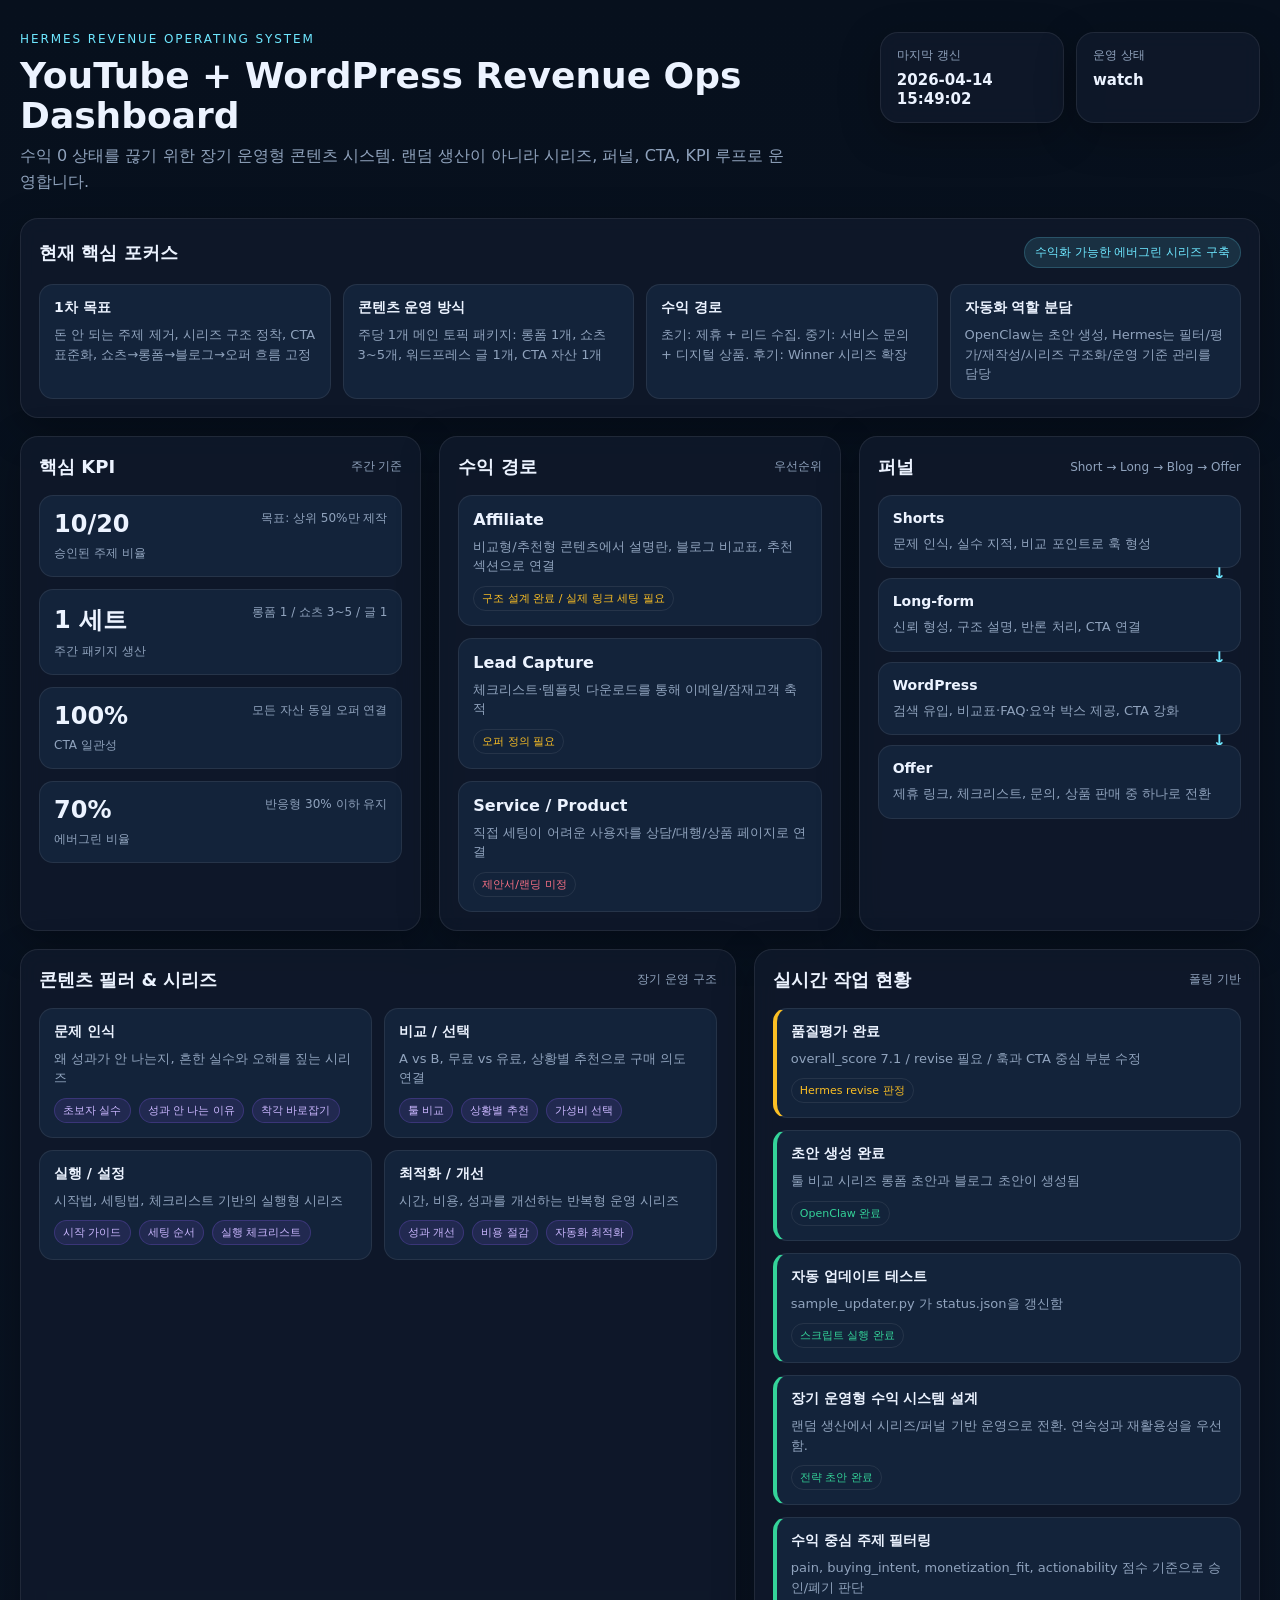
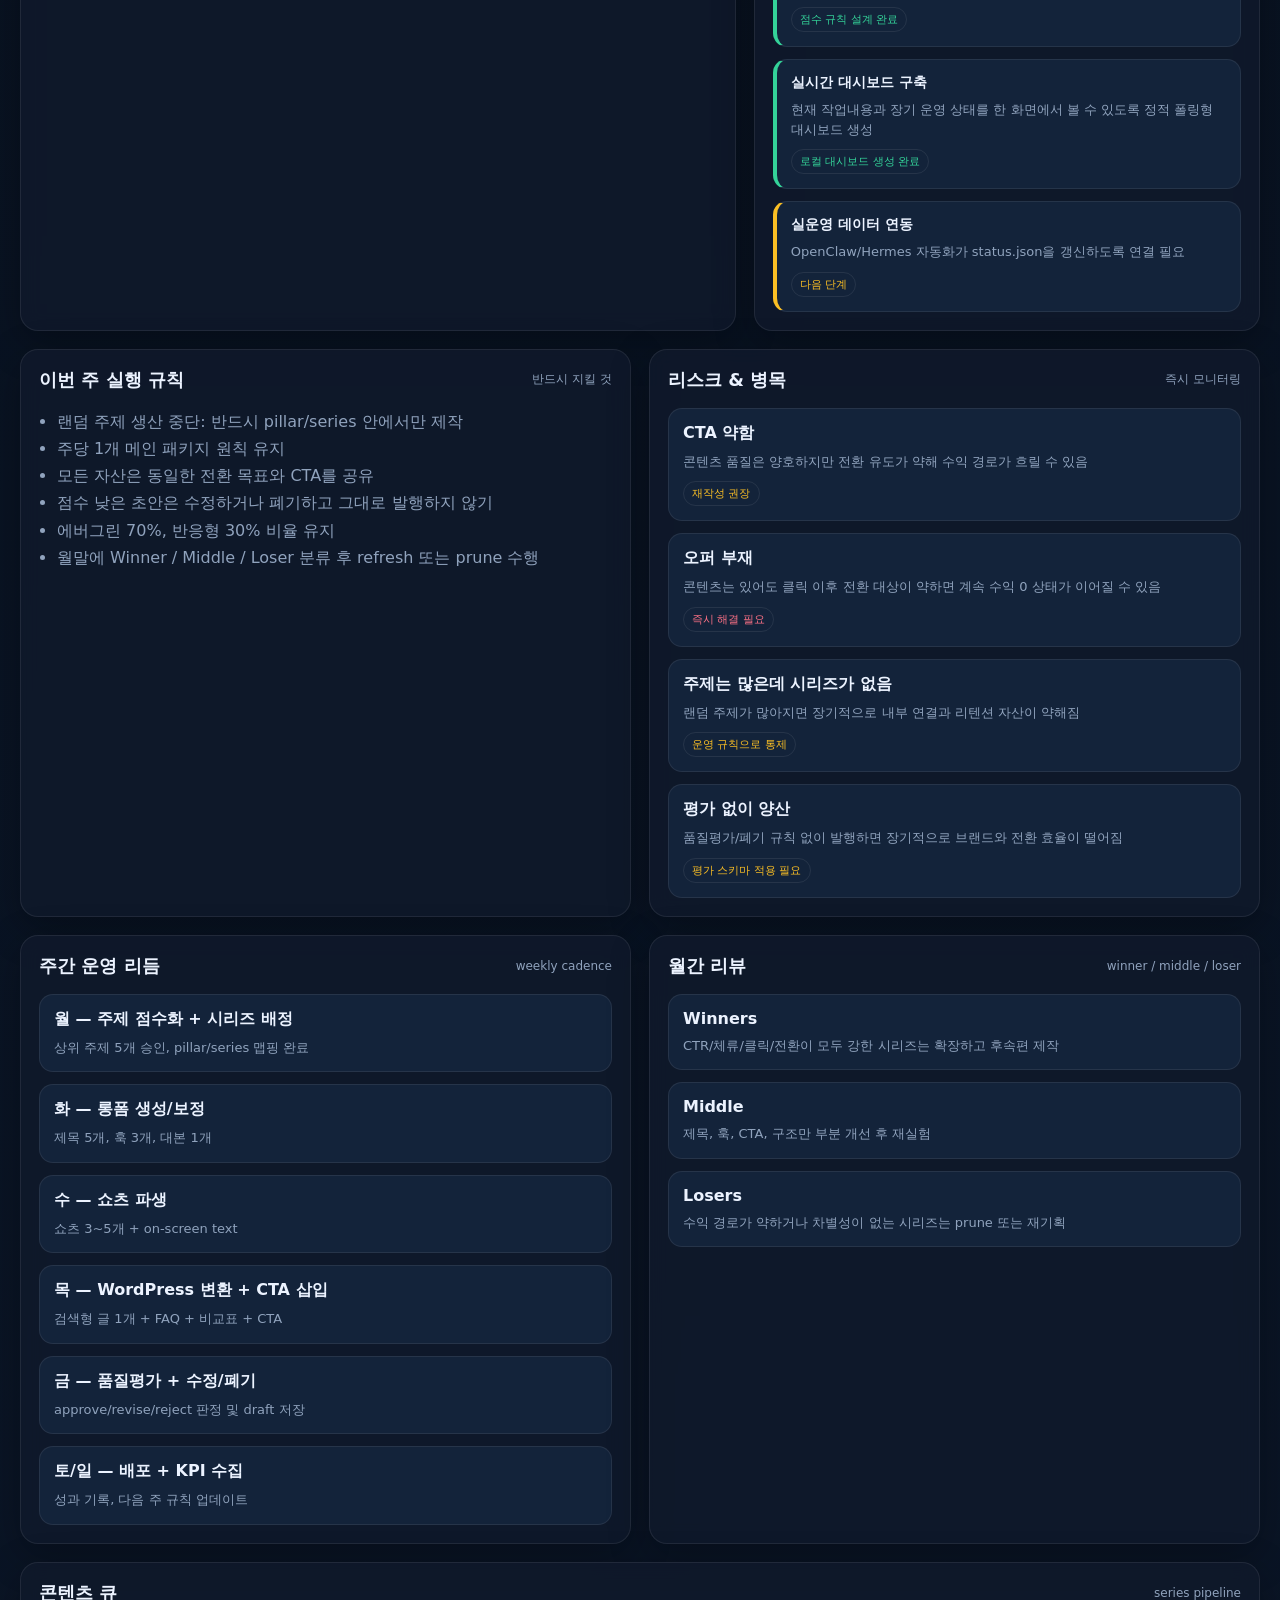
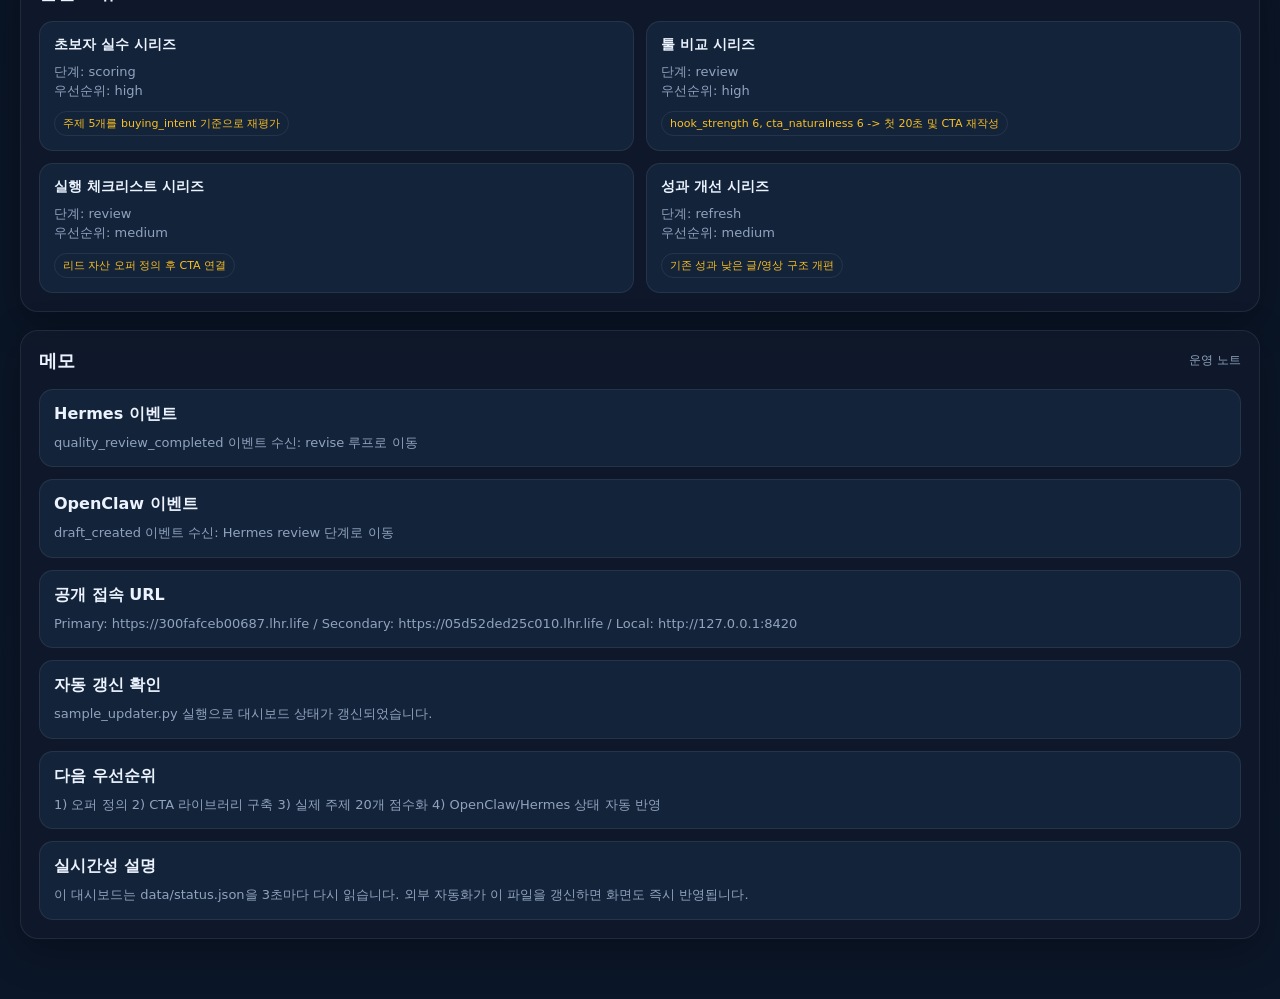
==== index.html @ f85a2664 "feat: add revenue ops dashboard" ====
<!doctype html>
<html lang="ko">
  <head>
    <meta charset="UTF-8" />
    <meta name="viewport" content="width=device-width, initial-scale=1.0" />
    <title>Revenue Ops Dashboard</title>
    <link rel="stylesheet" href="styles.css" />
  </head>
  <body>
    <div class="shell">
      <header class="hero">
        <div>
          <p class="eyebrow">Hermes Revenue Operating System</p>
          <h1 id="dashboard-title">Revenue Ops Dashboard</h1>
          <p id="dashboard-subtitle" class="subtitle"></p>
        </div>
        <div class="hero-meta">
          <div class="meta-card">
            <span>마지막 갱신</span>
            <strong id="last-updated">-</strong>
          </div>
          <div class="meta-card">
            <span>운영 상태</span>
            <strong id="system-status">-</strong>
          </div>
        </div>
      </header>

      <main class="grid">
        <section class="card span-12">
          <div class="card-head">
            <h2>현재 핵심 포커스</h2>
            <span class="badge" id="primary-goal">-</span>
          </div>
          <div class="focus-grid" id="focus-grid"></div>
        </section>

        <section class="card span-4">
          <div class="card-head">
            <h2>핵심 KPI</h2>
            <span class="muted">주간 기준</span>
          </div>
          <div class="kpi-list" id="kpi-list"></div>
        </section>

        <section class="card span-4">
          <div class="card-head">
            <h2>수익 경로</h2>
            <span class="muted">우선순위</span>
          </div>
          <div id="revenue-paths" class="stack"></div>
        </section>

        <section class="card span-4">
          <div class="card-head">
            <h2>퍼널</h2>
            <span class="muted">Short → Long → Blog → Offer</span>
          </div>
          <div id="funnel" class="funnel"></div>
        </section>

        <section class="card span-7">
          <div class="card-head">
            <h2>콘텐츠 필러 & 시리즈</h2>
            <span class="muted">장기 운영 구조</span>
          </div>
          <div id="pillars" class="pillars"></div>
        </section>

        <section class="card span-5">
          <div class="card-head">
            <h2>실시간 작업 현황</h2>
            <span class="muted">폴링 기반</span>
          </div>
          <div id="active-work" class="task-list"></div>
        </section>

        <section class="card span-6">
          <div class="card-head">
            <h2>이번 주 실행 규칙</h2>
            <span class="muted">반드시 지킬 것</span>
          </div>
          <ul id="rules" class="rules"></ul>
        </section>

        <section class="card span-6">
          <div class="card-head">
            <h2>리스크 & 병목</h2>
            <span class="muted">즉시 모니터링</span>
          </div>
          <div id="risks" class="stack"></div>
        </section>

        <section class="card span-6">
          <div class="card-head">
            <h2>주간 운영 리듬</h2>
            <span class="muted">weekly cadence</span>
          </div>
          <div id="weekly-cadence" class="stack"></div>
        </section>

        <section class="card span-6">
          <div class="card-head">
            <h2>월간 리뷰</h2>
            <span class="muted">winner / middle / loser</span>
          </div>
          <div id="monthly-review" class="stack"></div>
        </section>

        <section class="card span-12">
          <div class="card-head">
            <h2>콘텐츠 큐</h2>
            <span class="muted">series pipeline</span>
          </div>
          <div id="content-queue" class="pillars"></div>
        </section>

        <section class="card span-12">
          <div class="card-head">
            <h2>메모</h2>
            <span class="muted">운영 노트</span>
          </div>
          <div id="notes" class="notes"></div>
        </section>
      </main>
    </div>

    <script src="app.js"></script>
  </body>
</html>
---- styles.css ----
:root {
  --bg: #08111f;
  --panel: #101a2b;
  --panel-2: #13233a;
  --text: #ecf3ff;
  --muted: #90a3bd;
  --line: rgba(255,255,255,0.08);
  --accent: #6ee7ff;
  --accent-2: #8b5cf6;
  --ok: #34d399;
  --warn: #fbbf24;
  --bad: #fb7185;
  --chip: rgba(110,231,255,0.12);
  --shadow: 0 12px 40px rgba(0,0,0,0.28);
}

* { box-sizing: border-box; }
body {
  margin: 0;
  font-family: Inter, ui-sans-serif, system-ui, -apple-system, BlinkMacSystemFont, "Segoe UI", sans-serif;
  background: linear-gradient(180deg, #07101d 0%, #0b1628 100%);
  color: var(--text);
}

.shell {
  max-width: 1440px;
  margin: 0 auto;
  padding: 32px 20px 60px;
}

.hero {
  display: flex;
  justify-content: space-between;
  gap: 20px;
  align-items: flex-start;
  margin-bottom: 24px;
}

.eyebrow {
  color: var(--accent);
  text-transform: uppercase;
  letter-spacing: .16em;
  font-size: 12px;
  margin: 0 0 10px;
}

h1, h2, h3, p { margin: 0; }
h1 { font-size: 36px; line-height: 1.1; margin-bottom: 8px; }
.subtitle { color: var(--muted); max-width: 780px; line-height: 1.6; }

.hero-meta {
  display: grid;
  grid-template-columns: repeat(2, minmax(160px, 1fr));
  gap: 12px;
  min-width: 340px;
}

.meta-card, .card {
  background: rgba(16,26,43,0.84);
  border: 1px solid var(--line);
  border-radius: 18px;
  box-shadow: var(--shadow);
  backdrop-filter: blur(10px);
}

.meta-card {
  padding: 14px 16px;
}
.meta-card span {
  display: block;
  color: var(--muted);
  font-size: 12px;
  margin-bottom: 6px;
}
.meta-card strong { font-size: 15px; }

.grid {
  display: grid;
  grid-template-columns: repeat(12, minmax(0, 1fr));
  gap: 18px;
}

.card {
  padding: 18px;
}
.card-head {
  display: flex;
  justify-content: space-between;
  gap: 10px;
  align-items: center;
  margin-bottom: 16px;
}
.card h2 { font-size: 18px; }
.muted { color: var(--muted); font-size: 12px; }
.badge {
  display: inline-flex;
  align-items: center;
  padding: 6px 10px;
  border-radius: 999px;
  background: var(--chip);
  color: var(--accent);
  border: 1px solid rgba(110,231,255,0.2);
  font-size: 12px;
}

.span-12 { grid-column: span 12; }
.span-7 { grid-column: span 7; }
.span-6 { grid-column: span 6; }
.span-5 { grid-column: span 5; }
.span-4 { grid-column: span 4; }

.focus-grid {
  display: grid;
  grid-template-columns: repeat(4, minmax(0, 1fr));
  gap: 12px;
}
.focus-item,
.kpi-item,
.path-item,
.funnel-step,
.pillar-item,
.task-item,
.risk-item,
.note-item {
  background: var(--panel-2);
  border: 1px solid var(--line);
  border-radius: 14px;
  padding: 14px;
}
.focus-item h3,
.pillar-item h3,
.task-item h3,
.funnel-step h3 {
  font-size: 14px;
  margin-bottom: 8px;
}
.focus-item p,
.path-item p,
.risk-item p,
.note-item p,
.funnel-step p,
.pillar-item p,
.task-item p {
  color: var(--muted);
  line-height: 1.5;
  font-size: 13px;
}

.kpi-list,
.stack,
.task-list,
.notes,
.pillars {
  display: grid;
  gap: 12px;
}

.kpi-item {
  display: flex;
  justify-content: space-between;
  align-items: flex-start;
  gap: 16px;
}
.kpi-main strong {
  display: block;
  font-size: 24px;
  margin-bottom: 4px;
}
.kpi-main span,
.kpi-side,
.status-label {
  color: var(--muted);
  font-size: 12px;
}

.funnel {
  display: grid;
  gap: 10px;
}
.funnel-step {
  position: relative;
}
.funnel-step:not(:last-child)::after {
  content: "↓";
  position: absolute;
  right: 14px;
  bottom: -16px;
  color: var(--accent);
  font-weight: bold;
}

.pillars {
  grid-template-columns: repeat(2, minmax(0, 1fr));
}
.pillar-tags {
  display: flex;
  flex-wrap: wrap;
  gap: 8px;
  margin-top: 10px;
}
.tag {
  display: inline-flex;
  align-items: center;
  padding: 4px 8px;
  background: rgba(139,92,246,0.12);
  border: 1px solid rgba(139,92,246,0.24);
  color: #cbb7ff;
  border-radius: 999px;
  font-size: 11px;
}

.task-item {
  border-left: 4px solid var(--accent);
}
.task-item[data-status="done"] { border-left-color: var(--ok); }
.task-item[data-status="watch"] { border-left-color: var(--warn); }
.task-item[data-status="blocked"] { border-left-color: var(--bad); }

.rules {
  margin: 0;
  padding-left: 18px;
  color: var(--muted);
  line-height: 1.7;
}

.risk-item strong,
.path-item strong,
.note-item strong { display: block; margin-bottom: 8px; }

.status-pill {
  display: inline-flex;
  align-items: center;
  gap: 6px;
  font-size: 11px;
  padding: 4px 8px;
  border-radius: 999px;
  border: 1px solid var(--line);
  margin-top: 10px;
}
.status-pill.ok { color: var(--ok); }
.status-pill.warn { color: var(--warn); }
.status-pill.bad { color: var(--bad); }

@media (max-width: 1080px) {
  .hero,
  .hero-meta,
  .focus-grid,
  .pillars {
    grid-template-columns: 1fr;
    display: grid;
  }
  .hero { gap: 18px; }
  .span-12, .span-7, .span-6, .span-5, .span-4 { grid-column: span 12; }
}
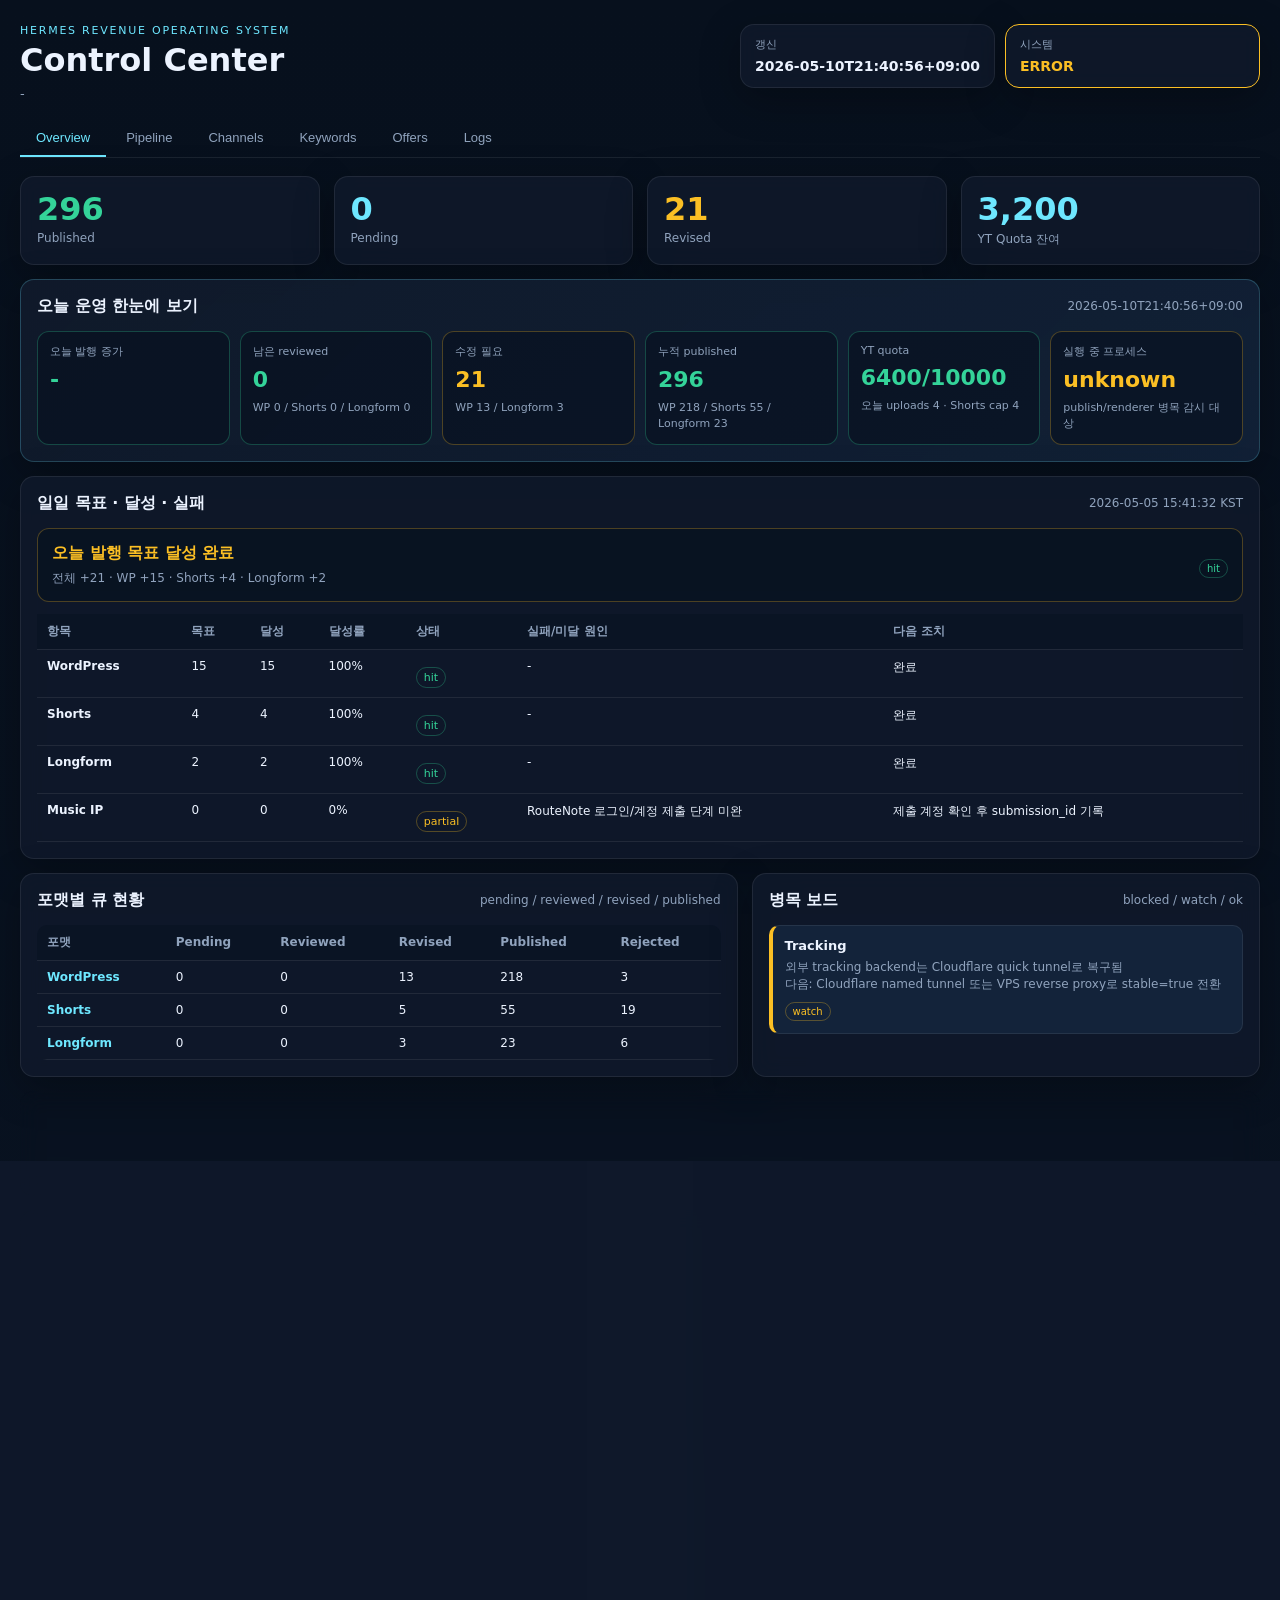
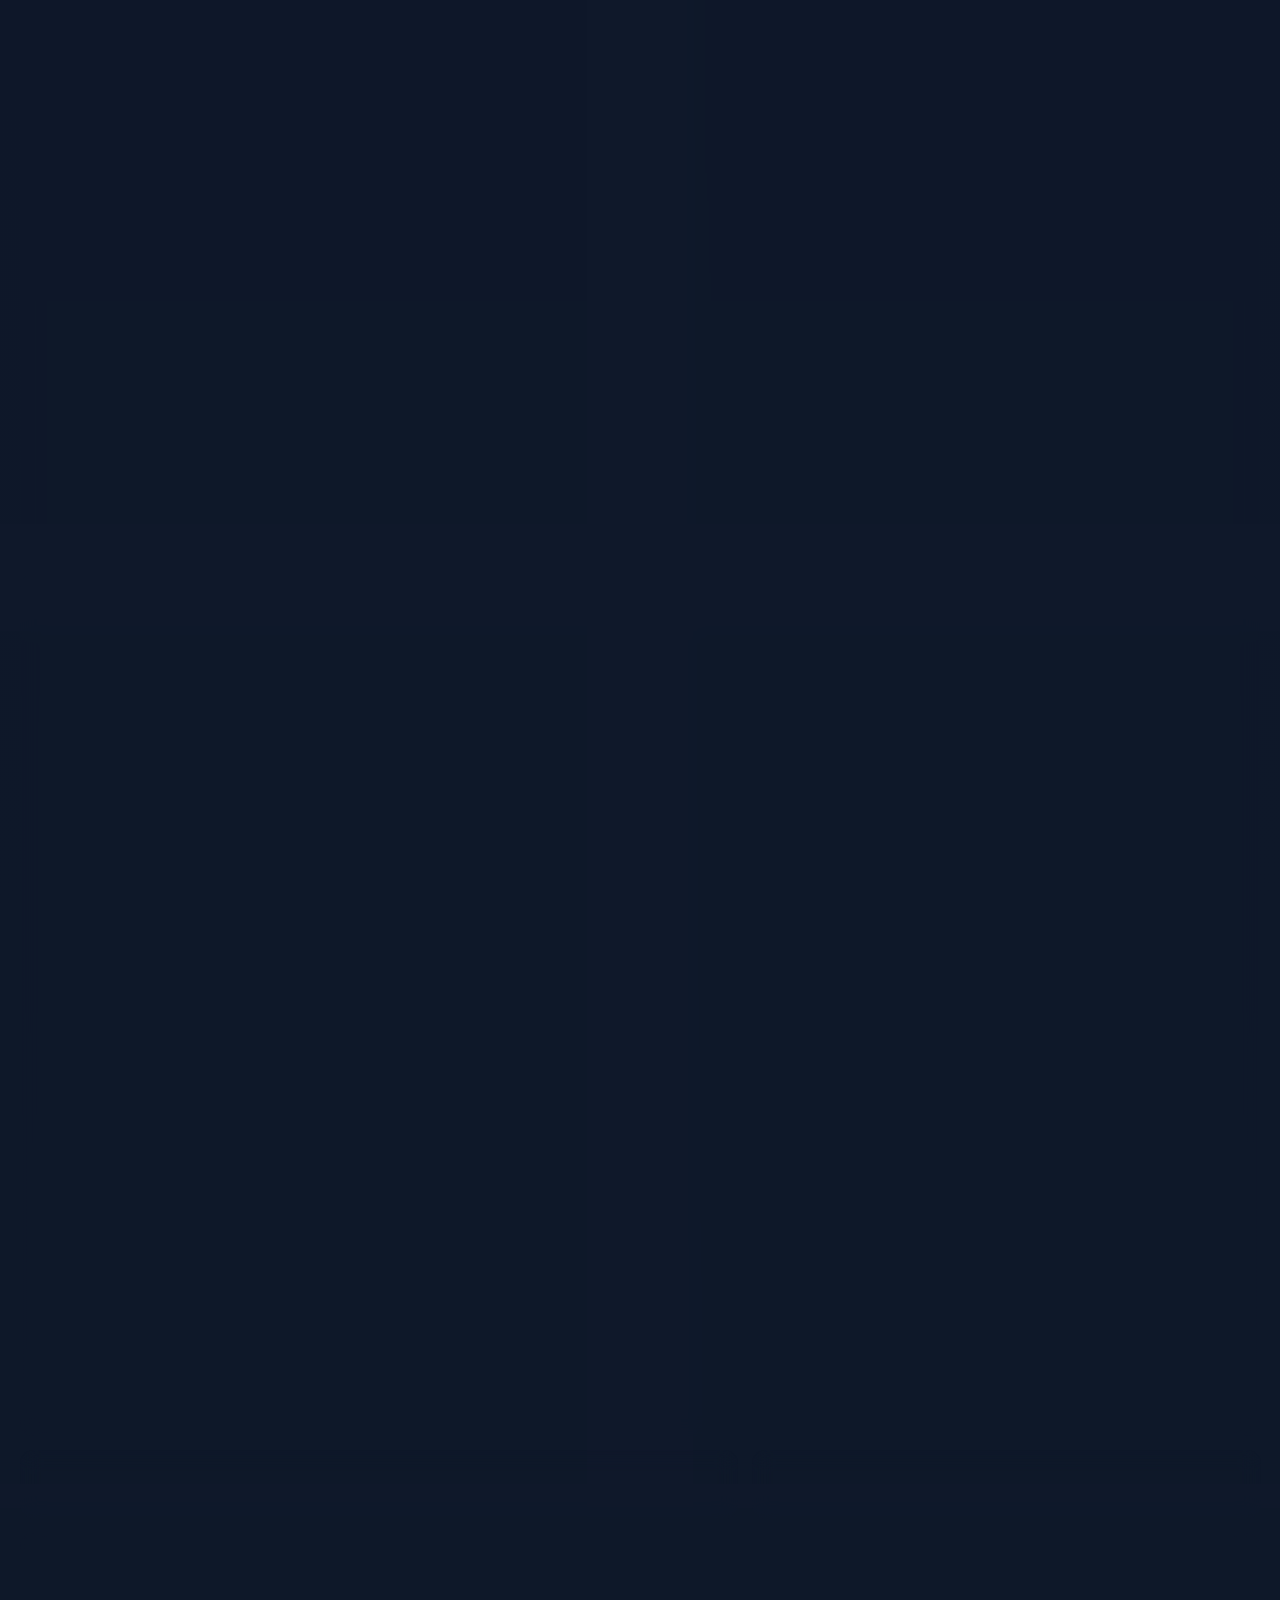
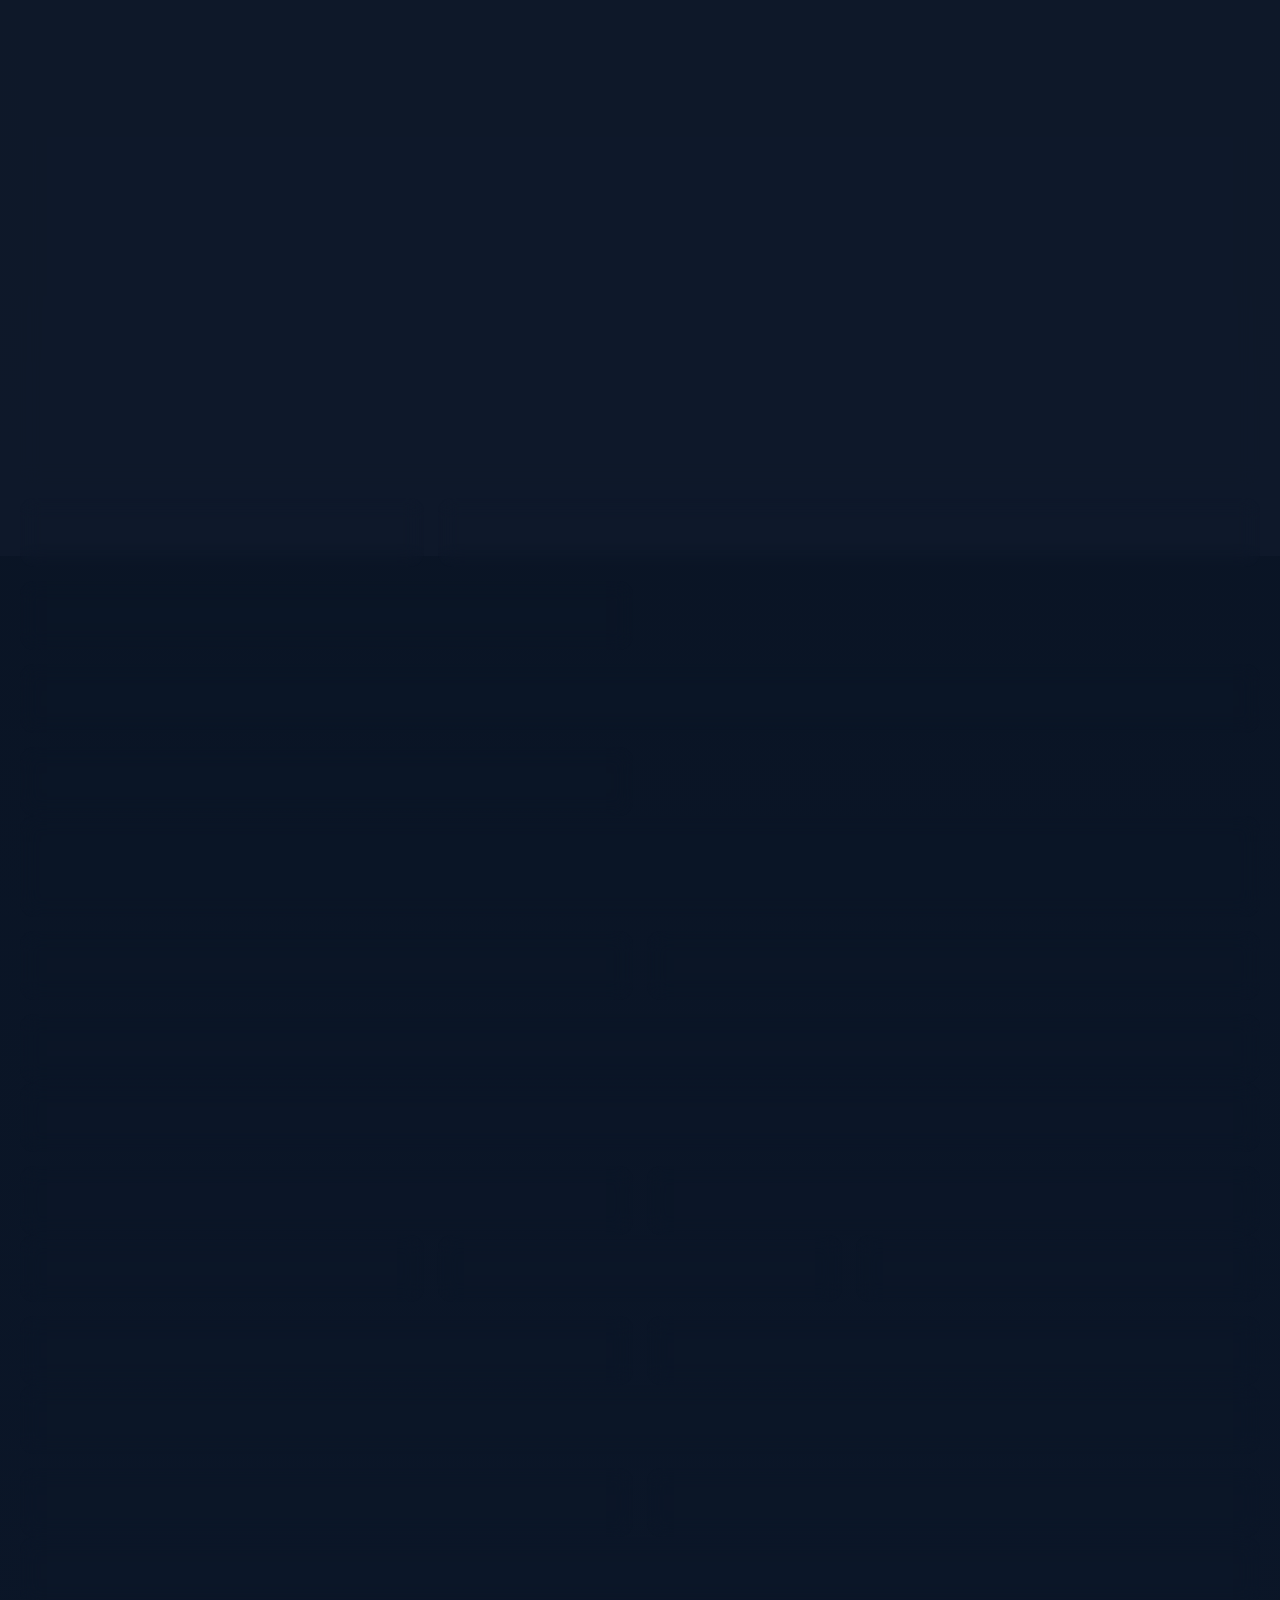
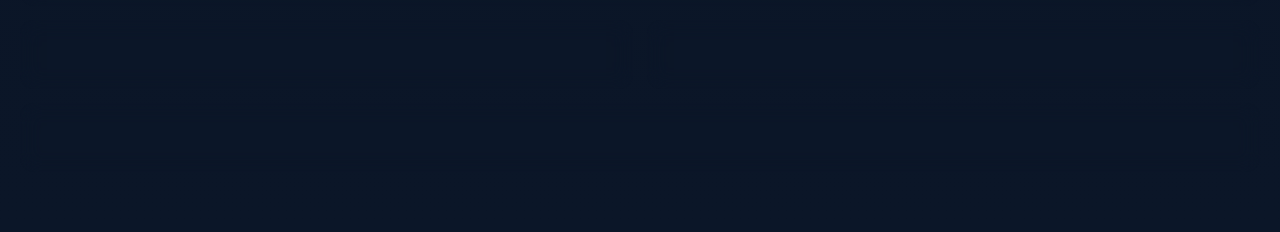
==== commit 3dcfb39b: "Fix public dashboard data deployment" ====
--- a/index.html
+++ b/index.html
@@ -1,130 +1,299 @@
 <!doctype html>
 <html lang="ko">
-  <head>
-    <meta charset="UTF-8" />
-    <meta name="viewport" content="width=device-width, initial-scale=1.0" />
-    <title>Revenue Ops Dashboard</title>
-    <link rel="stylesheet" href="styles.css" />
-  </head>
-  <body>
-    <div class="shell">
-      <header class="hero">
-        <div>
-          <p class="eyebrow">Hermes Revenue Operating System</p>
-          <h1 id="dashboard-title">Revenue Ops Dashboard</h1>
-          <p id="dashboard-subtitle" class="subtitle"></p>
-        </div>
-        <div class="hero-meta">
-          <div class="meta-card">
-            <span>마지막 갱신</span>
-            <strong id="last-updated">-</strong>
-          </div>
-          <div class="meta-card">
-            <span>운영 상태</span>
-            <strong id="system-status">-</strong>
-          </div>
-        </div>
-      </header>
-
-      <main class="grid">
-        <section class="card span-12">
-          <div class="card-head">
-            <h2>현재 핵심 포커스</h2>
-            <span class="badge" id="primary-goal">-</span>
-          </div>
-          <div class="focus-grid" id="focus-grid"></div>
-        </section>
-
-        <section class="card span-4">
-          <div class="card-head">
-            <h2>핵심 KPI</h2>
-            <span class="muted">주간 기준</span>
-          </div>
-          <div class="kpi-list" id="kpi-list"></div>
-        </section>
-
-        <section class="card span-4">
-          <div class="card-head">
-            <h2>수익 경로</h2>
-            <span class="muted">우선순위</span>
-          </div>
-          <div id="revenue-paths" class="stack"></div>
-        </section>
-
-        <section class="card span-4">
-          <div class="card-head">
-            <h2>퍼널</h2>
-            <span class="muted">Short → Long → Blog → Offer</span>
-          </div>
-          <div id="funnel" class="funnel"></div>
-        </section>
-
-        <section class="card span-7">
-          <div class="card-head">
-            <h2>콘텐츠 필러 & 시리즈</h2>
-            <span class="muted">장기 운영 구조</span>
-          </div>
-          <div id="pillars" class="pillars"></div>
-        </section>
-
-        <section class="card span-5">
-          <div class="card-head">
-            <h2>실시간 작업 현황</h2>
-            <span class="muted">폴링 기반</span>
-          </div>
-          <div id="active-work" class="task-list"></div>
-        </section>
-
-        <section class="card span-6">
-          <div class="card-head">
-            <h2>이번 주 실행 규칙</h2>
-            <span class="muted">반드시 지킬 것</span>
-          </div>
-          <ul id="rules" class="rules"></ul>
-        </section>
-
-        <section class="card span-6">
-          <div class="card-head">
-            <h2>리스크 & 병목</h2>
-            <span class="muted">즉시 모니터링</span>
-          </div>
-          <div id="risks" class="stack"></div>
-        </section>
-
-        <section class="card span-6">
-          <div class="card-head">
-            <h2>주간 운영 리듬</h2>
-            <span class="muted">weekly cadence</span>
-          </div>
-          <div id="weekly-cadence" class="stack"></div>
-        </section>
-
-        <section class="card span-6">
-          <div class="card-head">
-            <h2>월간 리뷰</h2>
-            <span class="muted">winner / middle / loser</span>
-          </div>
-          <div id="monthly-review" class="stack"></div>
-        </section>
-
-        <section class="card span-12">
-          <div class="card-head">
-            <h2>콘텐츠 큐</h2>
-            <span class="muted">series pipeline</span>
-          </div>
-          <div id="content-queue" class="pillars"></div>
-        </section>
-
-        <section class="card span-12">
-          <div class="card-head">
-            <h2>메모</h2>
-            <span class="muted">운영 노트</span>
-          </div>
-          <div id="notes" class="notes"></div>
-        </section>
-      </main>
-    </div>
-
-    <script src="app.js"></script>
-  </body>
+<head>
+  <meta charset="UTF-8" />
+  <meta name="viewport" content="width=device-width, initial-scale=1.0" />
+  <title>Hermes Control Center</title>
+  <link rel="stylesheet" href="styles.css" />
+</head>
+<body>
+  <div class="shell">
+    <header class="hero">
+      <div>
+        <p class="eyebrow">Hermes Revenue Operating System</p>
+        <h1>Control Center</h1>
+        <p class="subtitle" id="dashboard-subtitle"></p>
+      </div>
+      <div class="hero-meta">
+        <div class="meta-card">
+          <span>갱신</span>
+          <strong id="last-updated">-</strong>
+        </div>
+        <div class="meta-card" id="status-card">
+          <span>시스템</span>
+          <strong id="system-status">-</strong>
+        </div>
+      </div>
+    </header>
+
+    <!-- TAB NAV -->
+    <nav class="tabs" id="tabs">
+      <button class="tab active" data-tab="overview">Overview</button>
+      <button class="tab" data-tab="pipeline">Pipeline</button>
+      <button class="tab" data-tab="channels">Channels</button>
+      <button class="tab" data-tab="keywords">Keywords</button>
+      <button class="tab" data-tab="offers">Offers</button>
+      <button class="tab" data-tab="logs">Logs</button>
+    </nav>
+
+    <!-- ===== OVERVIEW ===== -->
+    <main class="grid tab-content active" id="tab-overview">
+      <!-- 상단 수치 카드 -->
+      <section class="card span-3" id="stat-published">
+        <div class="stat-number">-</div>
+        <div class="stat-label">Published</div>
+      </section>
+      <section class="card span-3" id="stat-pending">
+        <div class="stat-number">-</div>
+        <div class="stat-label">Pending</div>
+      </section>
+      <section class="card span-3" id="stat-revised">
+        <div class="stat-number">-</div>
+        <div class="stat-label">Revised</div>
+      </section>
+      <section class="card span-3" id="stat-yt-quota">
+        <div class="stat-number">-</div>
+        <div class="stat-label">YT Quota 잔여</div>
+      </section>
+
+      <!-- 운영 스냅샷 -->
+      <section class="card span-12 ops-hero-card">
+        <div class="card-head">
+          <h2>오늘 운영 한눈에 보기</h2>
+          <span class="muted" id="ops-as-of">-</span>
+        </div>
+        <div class="ops-summary-grid" id="ops-summary"></div>
+      </section>
+
+      <section class="card span-12">
+        <div class="card-head">
+          <h2>일일 목표 · 달성 · 실패</h2>
+          <span class="muted" id="daily-goal-updated">target / actual / fail reason</span>
+        </div>
+        <div id="daily-goal-status" class="daily-goal-wrap"></div>
+      </section>
+
+      <section class="card span-7">
+        <div class="card-head">
+          <h2>포맷별 큐 현황</h2>
+          <span class="muted">pending / reviewed / revised / published</span>
+        </div>
+        <div id="queue-matrix" class="queue-matrix"></div>
+      </section>
+
+      <section class="card span-5">
+        <div class="card-head">
+          <h2>병목 보드</h2>
+          <span class="muted">blocked / watch / ok</span>
+        </div>
+        <div id="bottleneck-board" class="stack"></div>
+      </section>
+
+      <section class="card span-12">
+        <div class="card-head">
+          <h2>하루 자동화 스케줄</h2>
+          <span class="muted">병목 방지용 분리 스케줄 포함</span>
+        </div>
+        <div id="daily-schedule" class="schedule-table-wrap"></div>
+      </section>
+
+      <section class="card span-6">
+        <div class="card-head">
+          <h2>Hermes 기능 사용 현황</h2>
+          <span class="muted">memory / skills / cron / gateway / mcp</span>
+        </div>
+        <div id="hermes-feature-usage" class="feature-grid"></div>
+      </section>
+
+      <section class="card span-6">
+        <div class="card-head">
+          <h2>성과·전환 추적</h2>
+          <span class="muted">traffic / click / lead / revenue</span>
+        </div>
+        <div id="performance-snapshot" class="stack"></div>
+      </section>
+
+      <section class="card span-6">
+        <div class="card-head">
+          <h2>보고 경로 상태</h2>
+          <span class="muted">gateway / local / dashboard</span>
+        </div>
+        <div id="reporting-status" class="stack"></div>
+      </section>
+
+      <section class="card span-6">
+        <div class="card-head">
+          <h2>Hermes 전체 기능 연결 단계</h2>
+          <span class="muted">core / visibility / webhook / mcp / profiles</span>
+        </div>
+        <div id="hermes-full-feature-plan" class="stack"></div>
+      </section>
+
+      <!-- 실시간 작업 -->
+      <section class="card span-7">
+        <div class="card-head">
+          <h2>실시간 작업</h2>
+          <span class="muted">active_work</span>
+        </div>
+        <div id="active-work" class="task-list"></div>
+      </section>
+
+      <!-- 리스크 -->
+      <section class="card span-5">
+        <div class="card-head">
+          <h2>리스크</h2>
+        </div>
+        <div id="risks" class="stack"></div>
+      </section>
+
+      <!-- LLM 응답 상태 -->
+      <section class="card span-12">
+        <div class="card-head">
+          <h2>LLM 응답 현황</h2>
+          <span class="muted" id="llm-last-updated">-</span>
+        </div>
+        <div id="llm-status" class="stack"></div>
+      </section>
+
+      <!-- KPI -->
+      <section class="card span-4">
+        <div class="card-head"><h2>KPI</h2></div>
+        <div class="kpi-list" id="kpi-list"></div>
+      </section>
+
+      <!-- 콘텐츠 큐 -->
+      <section class="card span-8">
+        <div class="card-head">
+          <h2>콘텐츠 큐</h2>
+          <span class="muted">score + stage</span>
+        </div>
+        <div id="content-queue"></div>
+      </section>
+
+      <!-- 트렌드 -->
+      <section class="card span-6">
+        <div class="card-head"><h2>트렌드 키워드</h2><span class="muted" id="trend-date">-</span></div>
+        <div id="trend-keywords" class="tag-cloud"></div>
+      </section>
+
+      <section class="card span-12">
+        <div class="card-head">
+          <h2>트렌드 점수 보드</h2>
+          <span class="muted">source / score / growth / sentiment</span>
+        </div>
+        <div id="trend-signal-board" class="trend-signal-board"></div>
+      </section>
+
+      <!-- 메모 -->
+      <section class="card span-6">
+        <div class="card-head"><h2>메모</h2></div>
+        <div id="notes" class="notes"></div>
+      </section>
+    </main>
+
+    <!-- ===== PIPELINE ===== -->
+    <main class="grid tab-content" id="tab-pipeline">
+      <section class="card span-12">
+        <div class="card-head"><h2>파이프라인 흐름</h2></div>
+        <div class="pipeline-flow" id="pipeline-flow"></div>
+      </section>
+
+      <section class="card span-6">
+        <div class="card-head"><h2>발행 현황 (사이트별)</h2></div>
+        <div id="publish-by-site"></div>
+      </section>
+      <section class="card span-6">
+        <div class="card-head"><h2>발행 현황 (타입별)</h2></div>
+        <div id="publish-by-type"></div>
+      </section>
+
+      <section class="card span-12">
+        <div class="card-head"><h2>최근 발행 (20건)</h2></div>
+        <div id="recent-published" class="recent-list"></div>
+      </section>
+    </main>
+
+    <!-- ===== CHANNELS ===== -->
+    <main class="grid tab-content" id="tab-channels">
+      <section class="card span-12">
+        <div class="card-head"><h2>채널 & 사이트</h2></div>
+        <div class="channel-grid" id="channel-grid"></div>
+      </section>
+
+      <section class="card span-6">
+        <div class="card-head"><h2>YT Quota</h2></div>
+        <div id="yt-quota-detail"></div>
+      </section>
+
+      <section class="card span-6">
+        <div class="card-head"><h2>주간 운영 리듬</h2></div>
+        <div id="weekly-cadence" class="stack"></div>
+      </section>
+    </main>
+
+    <!-- ===== KEYWORDS ===== -->
+    <main class="grid tab-content" id="tab-keywords">
+      <section class="card span-4">
+        <div class="card-head"><h2>unpre</h2><span class="muted">보험/금융</span></div>
+        <div id="bank-unpre"></div>
+      </section>
+      <section class="card span-4">
+        <div class="card-head"><h2>untab</h2><span class="muted">정부지원금</span></div>
+        <div id="bank-untab"></div>
+      </section>
+      <section class="card span-4">
+        <div class="card-head"><h2>skewese</h2><span class="muted">건강/영양제</span></div>
+        <div id="bank-skewese"></div>
+      </section>
+
+      <section class="card span-6">
+        <div class="card-head"><h2>YT 쇼츠 토픽풀</h2></div>
+        <div id="yt-topic-pools"></div>
+      </section>
+      <section class="card span-6">
+        <div class="card-head"><h2>시즌 키워드</h2></div>
+        <div id="seasonal-keywords" class="tag-cloud"></div>
+      </section>
+    </main>
+
+    <!-- ===== OFFERS ===== -->
+    <main class="grid tab-content" id="tab-offers">
+      <section class="card span-12">
+        <div class="card-head"><h2>오퍼 & 링크 상태</h2></div>
+        <div id="offer-status"></div>
+      </section>
+
+      <section class="card span-6">
+        <div class="card-head"><h2>수익 경로</h2></div>
+        <div id="revenue-paths" class="stack"></div>
+      </section>
+      <section class="card span-6">
+        <div class="card-head"><h2>퍼널</h2></div>
+        <div id="funnel" class="funnel"></div>
+      </section>
+    </main>
+
+    <!-- ===== LOGS ===== -->
+    <main class="grid tab-content" id="tab-logs">
+      <section class="card span-12">
+        <div class="card-head"><h2>운영 규칙</h2></div>
+        <ul id="rules" class="rules"></ul>
+      </section>
+      <section class="card span-6">
+        <div class="card-head"><h2>포커스</h2></div>
+        <div class="focus-grid" id="focus-grid"></div>
+      </section>
+      <section class="card span-6">
+        <div class="card-head"><h2>월간 리뷰</h2></div>
+        <div id="monthly-review" class="stack"></div>
+      </section>
+      <section class="card span-12">
+        <div class="card-head"><h2>콘텐츠 필러 & 시리즈</h2></div>
+        <div id="pillars" class="pillars"></div>
+      </section>
+    </main>
+  </div>
+
+  <script src="app.js?v=20260505-274-quota-safe"></script>
+</body>
 </html>
--- a/styles.css
+++ b/styles.css
@@ -20,235 +20,362 @@
   font-family: Inter, ui-sans-serif, system-ui, -apple-system, BlinkMacSystemFont, "Segoe UI", sans-serif;
   background: linear-gradient(180deg, #07101d 0%, #0b1628 100%);
   color: var(--text);
+  min-height: 100vh;
 }
 
 .shell {
   max-width: 1440px;
   margin: 0 auto;
-  padding: 32px 20px 60px;
-}
-
+  padding: 24px 20px 60px;
+}
+
+/* ─── HERO ─── */
 .hero {
   display: flex;
   justify-content: space-between;
   gap: 20px;
   align-items: flex-start;
-  margin-bottom: 24px;
-}
-
+  margin-bottom: 16px;
+}
 .eyebrow {
   color: var(--accent);
   text-transform: uppercase;
   letter-spacing: .16em;
-  font-size: 12px;
-  margin: 0 0 10px;
-}
-
+  font-size: 11px;
+  margin: 0 0 6px;
+}
 h1, h2, h3, p { margin: 0; }
-h1 { font-size: 36px; line-height: 1.1; margin-bottom: 8px; }
-.subtitle { color: var(--muted); max-width: 780px; line-height: 1.6; }
-
+h1 { font-size: 32px; line-height: 1.1; margin-bottom: 6px; }
+.subtitle { color: var(--muted); max-width: 780px; line-height: 1.5; font-size: 13px; }
 .hero-meta {
   display: grid;
-  grid-template-columns: repeat(2, minmax(160px, 1fr));
-  gap: 12px;
-  min-width: 340px;
-}
-
+  grid-template-columns: repeat(2, minmax(140px, 1fr));
+  gap: 10px;
+  min-width: 300px;
+}
 .meta-card, .card {
   background: rgba(16,26,43,0.84);
   border: 1px solid var(--line);
-  border-radius: 18px;
+  border-radius: 14px;
   box-shadow: var(--shadow);
   backdrop-filter: blur(10px);
 }
-
-.meta-card {
-  padding: 14px 16px;
-}
-.meta-card span {
-  display: block;
-  color: var(--muted);
-  font-size: 12px;
-  margin-bottom: 6px;
-}
-.meta-card strong { font-size: 15px; }
-
+.meta-card { padding: 12px 14px; }
+.meta-card span { display: block; color: var(--muted); font-size: 11px; margin-bottom: 4px; }
+.meta-card strong { font-size: 14px; }
+
+/* ─── TABS ─── */
+.tabs {
+  display: flex;
+  gap: 4px;
+  margin-bottom: 18px;
+  border-bottom: 1px solid var(--line);
+  padding-bottom: 0;
+}
+.tab {
+  background: none;
+  border: none;
+  color: var(--muted);
+  font-size: 13px;
+  font-weight: 500;
+  padding: 10px 16px;
+  cursor: pointer;
+  border-bottom: 2px solid transparent;
+  transition: all 0.2s;
+}
+.tab:hover { color: var(--text); }
+.tab.active { color: var(--accent); border-bottom-color: var(--accent); }
+.tab-content { display: none; }
+.tab-content.active { display: grid; }
+
+/* ─── GRID ─── */
 .grid {
   display: grid;
   grid-template-columns: repeat(12, minmax(0, 1fr));
-  gap: 18px;
-}
-
-.card {
-  padding: 18px;
-}
+  gap: 14px;
+}
+.card { padding: 16px; }
 .card-head {
   display: flex;
   justify-content: space-between;
   gap: 10px;
   align-items: center;
-  margin-bottom: 16px;
-}
-.card h2 { font-size: 18px; }
+  margin-bottom: 14px;
+}
+.card h2 { font-size: 16px; }
 .muted { color: var(--muted); font-size: 12px; }
-.badge {
-  display: inline-flex;
-  align-items: center;
-  padding: 6px 10px;
-  border-radius: 999px;
-  background: var(--chip);
-  color: var(--accent);
-  border: 1px solid rgba(110,231,255,0.2);
-  font-size: 12px;
-}
 
 .span-12 { grid-column: span 12; }
+.span-8 { grid-column: span 8; }
 .span-7 { grid-column: span 7; }
 .span-6 { grid-column: span 6; }
 .span-5 { grid-column: span 5; }
 .span-4 { grid-column: span 4; }
-
-.focus-grid {
-  display: grid;
-  grid-template-columns: repeat(4, minmax(0, 1fr));
-  gap: 12px;
-}
-.focus-item,
-.kpi-item,
-.path-item,
-.funnel-step,
-.pillar-item,
-.task-item,
-.risk-item,
-.note-item {
+.span-3 { grid-column: span 3; }
+
+/* ─── STAT CARDS ─── */
+.stat-number {
+  font-size: 32px;
+  font-weight: 700;
+  color: var(--accent);
+  line-height: 1;
+}
+.stat-label {
+  color: var(--muted);
+  font-size: 12px;
+  margin-top: 6px;
+}
+#stat-published .stat-number { color: var(--ok); }
+#stat-revised .stat-number { color: var(--warn); }
+
+/* ─── COMMON ITEMS ─── */
+.focus-item, .kpi-item, .path-item, .funnel-step, .pillar-item,
+.task-item, .risk-item, .note-item, .queue-item, .channel-card {
   background: var(--panel-2);
   border: 1px solid var(--line);
-  border-radius: 14px;
-  padding: 14px;
-}
-.focus-item h3,
-.pillar-item h3,
-.task-item h3,
-.funnel-step h3 {
-  font-size: 14px;
-  margin-bottom: 8px;
-}
-.focus-item p,
-.path-item p,
-.risk-item p,
-.note-item p,
-.funnel-step p,
-.pillar-item p,
-.task-item p {
+  border-radius: 10px;
+  padding: 12px;
+}
+.focus-item h3, .pillar-item h3, .task-item h3, .funnel-step h3, .queue-item h3 {
+  font-size: 13px;
+  margin-bottom: 6px;
+}
+.focus-item p, .path-item p, .risk-item p, .note-item p,
+.funnel-step p, .pillar-item p, .task-item p, .queue-item p {
   color: var(--muted);
   line-height: 1.5;
-  font-size: 13px;
-}
-
-.kpi-list,
-.stack,
-.task-list,
-.notes,
-.pillars {
-  display: grid;
-  gap: 12px;
-}
-
+  font-size: 12px;
+}
+
+.kpi-list, .stack, .task-list, .notes { display: grid; gap: 10px; }
 .kpi-item {
   display: flex;
   justify-content: space-between;
   align-items: flex-start;
-  gap: 16px;
-}
-.kpi-main strong {
+  gap: 12px;
+}
+.kpi-main strong { display: block; font-size: 22px; margin-bottom: 2px; }
+.kpi-main span, .kpi-side { color: var(--muted); font-size: 11px; }
+
+.funnel { display: grid; gap: 8px; }
+.funnel-step { position: relative; }
+.funnel-step:not(:last-child)::after {
+  content: "↓"; position: absolute; right: 12px; bottom: -14px;
+  color: var(--accent); font-weight: bold;
+}
+
+.focus-grid { display: grid; grid-template-columns: repeat(2, 1fr); gap: 10px; }
+.pillars { display: grid; grid-template-columns: repeat(2, 1fr); gap: 10px; }
+.pillar-tags { display: flex; flex-wrap: wrap; gap: 6px; margin-top: 8px; }
+
+.tag {
+  display: inline-flex; align-items: center;
+  padding: 3px 8px; font-size: 11px; border-radius: 999px;
+  background: rgba(139,92,246,0.12); border: 1px solid rgba(139,92,246,0.24); color: #cbb7ff;
+}
+.tag-cloud { display: flex; flex-wrap: wrap; gap: 6px; }
+.tag-cloud .tag { background: var(--chip); border-color: rgba(110,231,255,0.2); color: var(--accent); }
+
+.trend-signal-board { display: grid; gap: 8px; }
+.trend-row {
+  display: grid;
+  grid-template-columns: minmax(0, 1fr) 56px minmax(260px, 0.75fr);
+  gap: 12px;
+  align-items: center;
+  background: var(--panel-2);
+  border: 1px solid var(--line);
+  border-radius: 10px;
+  padding: 10px 12px;
+}
+.trend-main { min-width: 0; }
+.trend-main strong {
   display: block;
+  font-size: 13px;
+  line-height: 1.35;
+  overflow: hidden;
+  text-overflow: ellipsis;
+  white-space: nowrap;
+}
+.trend-main p { color: var(--muted); font-size: 11px; line-height: 1.45; margin-top: 3px; }
+.trend-score {
+  color: var(--accent);
   font-size: 24px;
-  margin-bottom: 4px;
-}
-.kpi-main span,
-.kpi-side,
-.status-label {
-  color: var(--muted);
-  font-size: 12px;
-}
-
-.funnel {
-  display: grid;
-  gap: 10px;
-}
-.funnel-step {
-  position: relative;
-}
-.funnel-step:not(:last-child)::after {
-  content: "↓";
-  position: absolute;
-  right: 14px;
-  bottom: -16px;
-  color: var(--accent);
-  font-weight: bold;
-}
-
-.pillars {
-  grid-template-columns: repeat(2, minmax(0, 1fr));
-}
-.pillar-tags {
+  font-weight: 700;
+  text-align: right;
+}
+.trend-metrics {
   display: flex;
   flex-wrap: wrap;
-  gap: 8px;
-  margin-top: 10px;
-}
-.tag {
-  display: inline-flex;
-  align-items: center;
-  padding: 4px 8px;
-  background: rgba(139,92,246,0.12);
-  border: 1px solid rgba(139,92,246,0.24);
-  color: #cbb7ff;
+  justify-content: flex-end;
+  gap: 6px;
+}
+.trend-metrics span {
+  color: var(--muted);
+  border: 1px solid var(--line);
   border-radius: 999px;
-  font-size: 11px;
-}
-
-.task-item {
-  border-left: 4px solid var(--accent);
-}
+  padding: 3px 7px;
+  font-size: 10px;
+}
+.trend-metrics .ok { color: var(--ok); border-color: rgba(52,211,153,0.3); }
+.trend-metrics .warn { color: var(--warn); border-color: rgba(251,191,36,0.3); }
+.trend-metrics .bad { color: var(--bad); border-color: rgba(251,113,133,0.3); }
+
+.task-item { border-left: 3px solid var(--accent); }
 .task-item[data-status="done"] { border-left-color: var(--ok); }
 .task-item[data-status="watch"] { border-left-color: var(--warn); }
 .task-item[data-status="blocked"] { border-left-color: var(--bad); }
 
-.rules {
-  margin: 0;
-  padding-left: 18px;
-  color: var(--muted);
-  line-height: 1.7;
-}
-
-.risk-item strong,
-.path-item strong,
-.note-item strong { display: block; margin-bottom: 8px; }
+.risk-item strong, .path-item strong, .note-item strong { display: block; margin-bottom: 6px; font-size: 13px; }
+.rules { margin: 0; padding-left: 18px; color: var(--muted); line-height: 1.7; font-size: 13px; }
 
 .status-pill {
-  display: inline-flex;
-  align-items: center;
-  gap: 6px;
-  font-size: 11px;
-  padding: 4px 8px;
-  border-radius: 999px;
-  border: 1px solid var(--line);
-  margin-top: 10px;
-}
-.status-pill.ok { color: var(--ok); }
-.status-pill.warn { color: var(--warn); }
-.status-pill.bad { color: var(--bad); }
-
+  display: inline-flex; align-items: center; gap: 4px;
+  font-size: 10px; padding: 3px 7px; border-radius: 999px;
+  border: 1px solid var(--line); margin-top: 8px;
+}
+.status-pill.ok { color: var(--ok); border-color: rgba(52,211,153,0.3); }
+.status-pill.warn { color: var(--warn); border-color: rgba(251,191,36,0.3); }
+.status-pill.bad { color: var(--bad); border-color: rgba(251,113,133,0.3); }
+
+.badge {
+  display: inline-flex; align-items: center; padding: 4px 8px; border-radius: 999px;
+  background: var(--chip); color: var(--accent); border: 1px solid rgba(110,231,255,0.2); font-size: 11px;
+}
+
+/* ─── PIPELINE ─── */
+.pipeline-flow {
+  display: flex; gap: 8px; align-items: center; flex-wrap: wrap;
+  padding: 16px 0;
+}
+.pipe-stage {
+  display: flex; flex-direction: column; align-items: center; gap: 4px;
+  background: var(--panel-2); border: 1px solid var(--line); border-radius: 10px;
+  padding: 12px 16px; min-width: 100px; text-align: center;
+}
+.pipe-stage .count { font-size: 24px; font-weight: 700; }
+.pipe-stage .label { font-size: 11px; color: var(--muted); }
+.pipe-arrow { color: var(--accent); font-size: 20px; }
+
+.bar-chart { display: grid; gap: 8px; }
+.bar-row { display: flex; align-items: center; gap: 10px; font-size: 12px; }
+.bar-label { width: 100px; text-align: right; color: var(--muted); flex-shrink: 0; }
+.bar-track { flex: 1; height: 22px; background: var(--panel-2); border-radius: 4px; overflow: hidden; position: relative; }
+.bar-fill { height: 100%; border-radius: 4px; transition: width 0.5s; display: flex; align-items: center; padding-left: 8px; font-size: 11px; font-weight: 600; }
+.bar-fill.c-wp { background: linear-gradient(90deg, #3b82f6, #6366f1); }
+.bar-fill.c-shorts { background: linear-gradient(90deg, #f59e0b, #ef4444); }
+.bar-fill.c-longform { background: linear-gradient(90deg, #10b981, #06b6d4); }
+
+.recent-list { display: grid; grid-template-columns: repeat(2, 1fr); gap: 8px; max-height: 400px; overflow-y: auto; }
+.recent-item {
+  background: var(--panel-2); border: 1px solid var(--line); border-radius: 8px;
+  padding: 8px 10px; font-size: 11px; display: flex; flex-direction: column; gap: 2px;
+}
+.recent-item .ri-target { color: var(--accent); font-weight: 600; }
+.recent-item .ri-topic { color: var(--muted); white-space: nowrap; overflow: hidden; text-overflow: ellipsis; }
+.recent-item .ri-date { color: var(--muted); font-size: 10px; }
+
+/* ─── CHANNELS ─── */
+.channel-grid { display: grid; grid-template-columns: repeat(auto-fill, minmax(200px, 1fr)); gap: 12px; }
+.channel-card {
+  text-align: center; padding: 16px;
+}
+.channel-card .ch-icon { font-size: 28px; margin-bottom: 8px; }
+.channel-card .ch-name { font-weight: 600; font-size: 14px; }
+.channel-card .ch-theme { color: var(--muted); font-size: 11px; margin: 4px 0 8px; }
+.channel-card .ch-meta { font-size: 11px; color: var(--muted); }
+
+/* ─── KEYWORDS BANK ─── */
+.bank-section { margin-bottom: 12px; }
+.bank-title { font-size: 12px; color: var(--muted); margin-bottom: 6px; font-weight: 600; }
+.bank-item {
+  font-size: 11px; padding: 4px 8px; margin: 2px 0;
+  background: var(--panel-2); border-radius: 4px; border-left: 2px solid var(--accent);
+}
+.bank-item.used { border-left-color: var(--muted); opacity: 0.5; }
+
+/* ─── OFFERS ─── */
+.offer-table { width: 100%; border-collapse: collapse; font-size: 12px; }
+.offer-table th { text-align: left; padding: 8px; color: var(--muted); border-bottom: 1px solid var(--line); font-weight: 500; }
+.offer-table td { padding: 8px; border-bottom: 1px solid var(--line); }
+.offer-table .link-ok { color: var(--ok); }
+.offer-table .link-todo { color: var(--bad); }
+
+/* ─── OPS SNAPSHOT ─── */
+.ops-hero-card {
+  border-color: rgba(110,231,255,0.22);
+  background: linear-gradient(135deg, rgba(16,26,43,0.95), rgba(19,35,58,0.86));
+}
+.ops-summary-grid {
+  display: grid;
+  grid-template-columns: repeat(6, minmax(0, 1fr));
+  gap: 10px;
+}
+.ops-tile {
+  background: rgba(8,17,31,0.62);
+  border: 1px solid var(--line);
+  border-radius: 12px;
+  padding: 12px;
+  min-height: 108px;
+}
+.ops-tile span { display: block; color: var(--muted); font-size: 11px; margin-bottom: 8px; }
+.ops-tile strong { display: block; font-size: 22px; line-height: 1.15; color: var(--accent); margin-bottom: 8px; word-break: break-word; }
+.ops-tile p { color: var(--muted); font-size: 11px; line-height: 1.45; }
+.ops-tile.ok { border-color: rgba(52,211,153,0.28); }
+.ops-tile.ok strong { color: var(--ok); }
+.ops-tile.warn { border-color: rgba(251,191,36,0.28); }
+.ops-tile.warn strong { color: var(--warn); }
+.ops-tile.bad { border-color: rgba(251,113,133,0.34); }
+.ops-tile.bad strong { color: var(--bad); }
+
+.ops-table {
+  width: 100%;
+  border-collapse: collapse;
+  font-size: 12px;
+  overflow: hidden;
+  border-radius: 10px;
+}
+.ops-table th, .ops-table td {
+  padding: 9px 10px;
+  border-bottom: 1px solid var(--line);
+  text-align: left;
+}
+.ops-table thead th {
+  color: var(--muted);
+  background: rgba(8,17,31,0.45);
+  font-weight: 600;
+}
+.ops-table tbody th { color: var(--accent); }
+.ops-table td { color: var(--text); }
+.schedule-table-wrap { overflow-x: auto; }
+.schedule-table { width: 100%; border-collapse: collapse; font-size: 12px; }
+.schedule-table th { text-align: left; padding: 9px 10px; color: var(--muted); border-bottom: 1px solid var(--line); background: rgba(8,17,31,0.45); }
+.schedule-table td { padding: 9px 10px; border-bottom: 1px solid var(--line); vertical-align: top; }
+.schedule-table .time-cell { color: var(--accent); white-space: nowrap; font-weight: 700; }
+.schedule-table span { color: var(--muted); font-size: 11px; }
+.daily-goal-wrap { display: grid; gap: 12px; }
+.daily-goal-summary { display: flex; align-items: center; justify-content: space-between; gap: 12px; padding: 14px; background: rgba(8,17,31,0.62); border: 1px solid rgba(251,191,36,0.28); border-radius: 12px; }
+.daily-goal-summary strong { color: var(--warn); display: block; margin-bottom: 6px; }
+.daily-goal-summary p { color: var(--muted); font-size: 12px; }
+
+.bottleneck-item {
+  background: var(--panel-2);
+  border: 1px solid var(--line);
+  border-left: 4px solid var(--warn);
+  border-radius: 10px;
+  padding: 12px;
+}
+.bottleneck-item.ok { border-left-color: var(--ok); }
+.bottleneck-item.bad { border-left-color: var(--bad); }
+.bottleneck-item strong { display: block; font-size: 13px; margin-bottom: 6px; }
+.bottleneck-item p { color: var(--muted); font-size: 12px; line-height: 1.45; }
+
+/* ─── RESPONSIVE ─── */
 @media (max-width: 1080px) {
-  .hero,
-  .hero-meta,
-  .focus-grid,
-  .pillars {
-    grid-template-columns: 1fr;
-    display: grid;
-  }
-  .hero { gap: 18px; }
-  .span-12, .span-7, .span-6, .span-5, .span-4 { grid-column: span 12; }
-}
+  .hero, .hero-meta, .focus-grid, .pillars, .channel-grid { grid-template-columns: 1fr; }
+  .span-12, .span-8, .span-7, .span-6, .span-5, .span-4, .span-3 { grid-column: span 12; }
+  .pipeline-flow { flex-direction: column; }
+  .recent-list { grid-template-columns: 1fr; }
+  .trend-row { grid-template-columns: 1fr; }
+  .trend-score { text-align: left; }
+  .trend-metrics { justify-content: flex-start; }
+}
